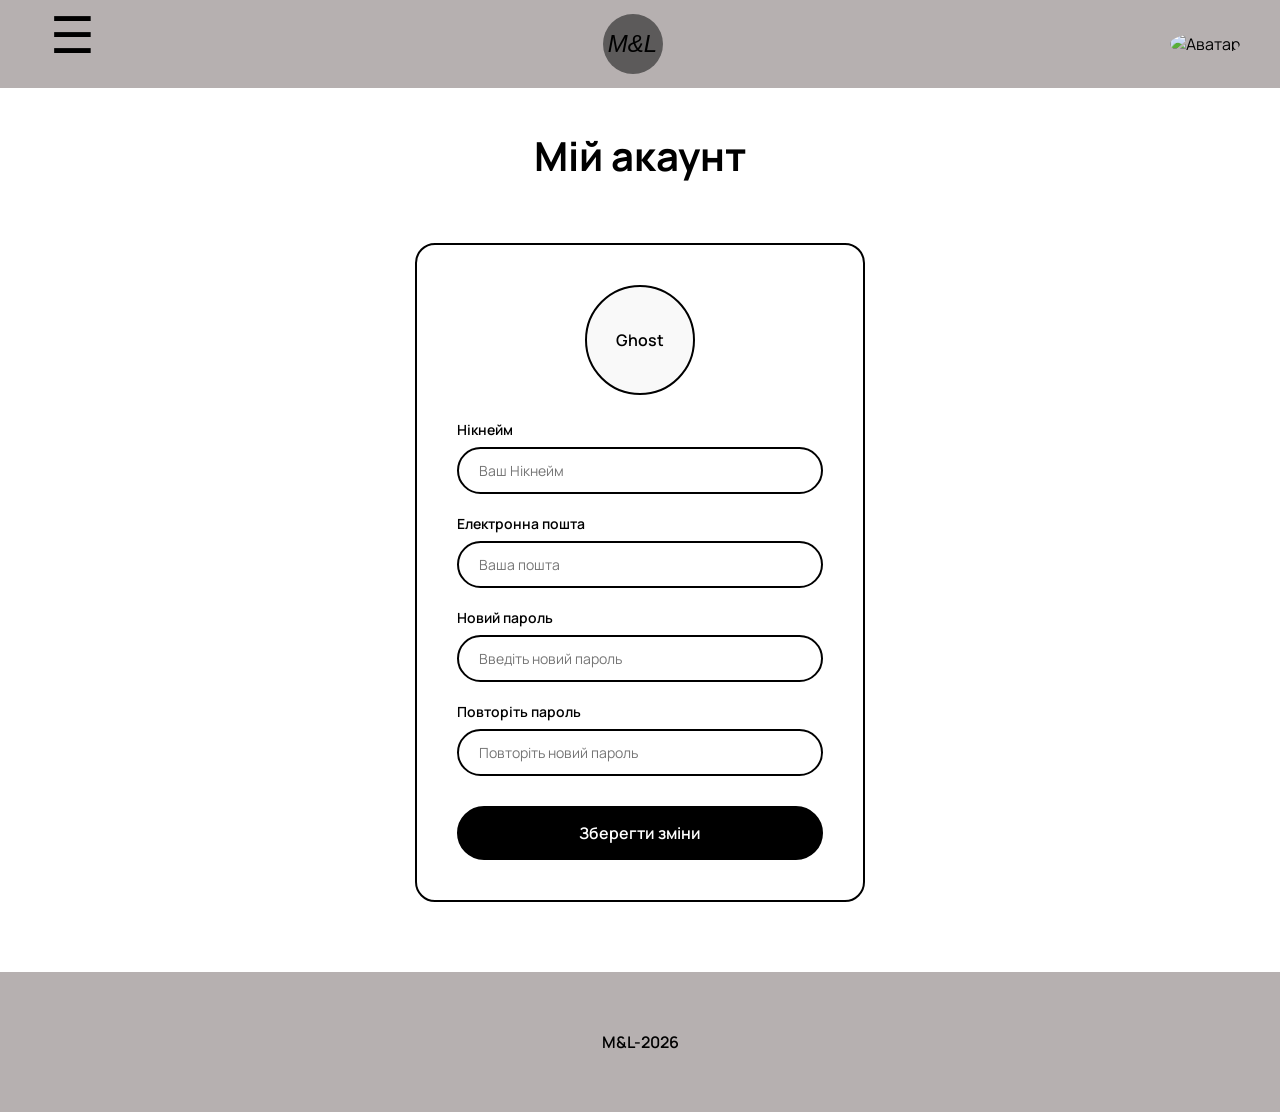
==== account.html @ 8f1fe7ae "Альфа версія готового продукта, була додана можливість відповідати і це все зберігалось в LocalStora" ====
<!DOCTYPE html>
<html lang="uk">
<head>
    <meta charset="UTF-8">
    <meta name="viewport" content="width=device-width, initial-scale=1.0">
    <link rel="stylesheet" href="style.css">
    <link rel="icon" href="/Users/vladshershun/Documents/Фото/Скріни/Курсова/favicon.png" type="image/png">
    <link rel="preconnect" href="https://fonts.googleapis.com">
    <link rel="preconnect" href="https://fonts.gstatic.com" crossorigin>
    <link href="https://fonts.googleapis.com/css2?family=Manrope:wght@200..800&display=swap" rel="stylesheet">
    <title>Налаштування акаунта</title>
</head>
<body>
    <nav class="menu">
        <div class="ham-menu">
            <span class="hamburger">☰</span>
            <p class="text-menu">Mentю</p>
        </div>
        <div class="discussion-topic">
            <p><a href="main.html">Головна сторінка</a></p>
            <p><a href="macos0.html">Обговорення MacOS</a></p>
            <p><a href="linux0.html">Обговорення Linux</a></p>
            <p><a href="windows0.html">Обговорення Windows</a></p>
            <p><a href="news.html">Новини</a></p>
        </div>
        <div class="footer-text">
            <p>Налаштування</p>
            <p><a href="feedback.html">Звʼязок</a></p>
        </div>
    </nav>

    <div class="rectangle">
        <div class="hamburger">☰</div>
        <div class="logo">
            <a href="main.html"><span>M&L</span></a>
        </div>
        <div>
            <img class="account-trigger" src="/Users/vladshershun/Documents/Фото/Скріни/Курсова/Знімок екрана 2026-04-13 о 01.09.58.png" alt="Аватар">
        </div>
    </div>

    <nav class="logo-departing">
        <div class="top-ghost">
            <button class="rain" onclick="window.location.href='login.html'">Увійти</button>
            <button class="reg" onclick="window.location.href='reg.html'">Зареєструватись</button>
            <img class="ghost-log account-trigger" src="/Users/vladshershun/Documents/Фото/Скріни/Курсова/Знімок екрана 2026-04-13 о 01.09.58.png" alt="Аватар">
            <p class="ghost">Гість</p>
        </div>
        <div class="bottom-ghost">
            <button class="privat">Особисті повідомлення</button>
            <button class="setting-ac" onclick="window.location.href='account.html'">Налаштування акаунта</button>
        </div>
    </nav>

    <h1 class="news-page-title">Мій акаунт</h1>

    <main class="auth-layout">
        <div class="auth-container">
            <div class="account-avatar-wrapper">
                <div class="avatar-circle-placeholder">Ghost</div>
            </div>
            <form class="auth-form">
                <div class="form-group">
                    <label class="form-label">Нікнейм</label>
                    <input type="text" class="form-input" placeholder="Ваш Нікнейм">
                </div>
                <div class="form-group">
                    <label class="form-label">Електронна пошта</label>
                    <input type="email" class="form-input" placeholder="Ваша пошта">
                </div>
                <div class="form-group">
                    <label class="form-label">Новий пароль</label>
                    <input type="password" class="form-input" placeholder="Введіть новий пароль">
                </div>
                <div class="form-group">
                    <label class="form-label">Повторіть пароль</label>
                    <input type="password" class="form-input" placeholder="Повторіть новий пароль">
                </div>
                <button type="submit" class="auth-submit-btn">Зберегти зміни</button>
            </form>
        </div>
    </main>

    <footer class="footer">
        <p class="text-footer">M&L-2026</p>
    </footer>

    <script src="global.js"></script>
</body>
</html>
---- style.css ----
* {
    margin: 0;
    padding: 0;
    box-sizing: border-box;
}
html{
    background-color: #ffffff;
    font-family: 'Manrope'; font-weight: normal;
}
.menu{
    display: flex;
    flex-direction: column;
    max-width: 300px;
    width: 100%;
    position: fixed;
    top: 0;
    left: -100%;
    height: 100vh;
    z-index: 1000;
    transition: left 0.3s ease;
    font: inherit;
}
.menu.active {
    left: 0;
}
.menu-active-link {
    font-weight: bold;
    color: #2137DC !important;
}
.ham-menu{
    display: flex;
    background-color: #B6B0B0;
    justify-content: space-between;
    max-height: 90px;
}
.text-menu{
    display: flex;
    font-size: 32px;
    margin: 0;
    padding: 15px 55px 0 0 ;
}
.discussion-topic{
    display: flex;
    flex-direction: column;
    background-color: #ffffff;
    padding-left: 15px;
    gap: 20px;
    padding-top: 90px;
}
.discussion-topic p {
    margin: 0;
    font-size: 24px;
}
.footer-text{
    display: flex;
    flex-direction: column;
    gap: 20px;
    padding-left: 15px;
    padding-bottom: 150px;
    margin-top: 200px;
    margin-bottom: 38px;
    background-color: #ffffff;
}
.footer-text p, a{
    margin: 0;
     font-size: 24px;
     color: inherit;
     text-decoration: none;
}
.rectangle{
    background-color: #B6B0B0;
    display: flex;
    justify-content: space-between;
    align-items: center;
}

.hamburger{
    display: flex;
    align-items: flex-start;
    font-size: 50px;
    padding: 0px 0px 20px 50px;
    cursor: pointer;
}

.logo{
    font-family: 'IBM Plex Sans', sans-serif;
    font-weight: 140;
    font-size: 24px;
    font-style: italic;
    display: flex;
    justify-content: center;
    align-items: center;
    border-radius: 50%;
    background-color: #5C5A5A;
    height: 60px;
    width: 60px;
    cursor: pointer;
}
.account-trigger{
    height: 60px;
    width: 60px;
    border-radius: 50%;
    margin: 0 40px 0 0;
    cursor: pointer;
}

.logo-departing{
   position: fixed;
    top: 0;
    right: -100%;
    width: 350px;
    height: 40vh;
    border-radius: 7%;
    z-index: 1000;
    display: flex;
    flex-direction: column;
    align-items: center;
    transition: right 0.3s ease;
    overflow: hidden;
    border: solid 3px black;
}
.logo-departing.active {
    right: 0;
}

.top-ghost {
    display: grid;
    width: 100%;
    grid-template-areas:
     "rain log"
     "reg ghost";
    grid-template-columns: 1fr auto;
    grid-template-rows: auto auto;
    gap: 15px 20px;
    background-color: #B6B0B0;
    border-bottom: 1px solid black;
}

.rain {
    grid-area: rain;
    justify-self: start;
    align-self: center;
    font-size: 15px;
    position: relative;
    bottom: 2px;
    left: 10px;
    color: #2137DC;
}

.reg {
    grid-area: reg;
    justify-self: start;
    align-self: center;
    font-size: 15px;
    position: relative;
    bottom: 18px;
    left: 10px;
    color: #2137DC;
}

.ghost-log {
    grid-area: log;
    height: 60px;
    width: 60px;
    justify-self: end;
    cursor: pointer;
    margin: 0;
    border-radius: 50%;
    position: relative;
    top: 10px;
    right: 20px;
}

.ghost {
    grid-area: ghost;
    justify-self: center;
    align-self: start;
    margin: 0;
    position: relative;
    bottom: 5px;
    right: 20px;
}
.bottom-ghost{
    display: flex;
    flex-direction: column;
    justify-content: center;
    height: 300px;
    width: 100%;
    gap: 5px;
    background-color: #C0BBBB;
    border-radius: 0 0 20px 20px;
}
.privat{
    font: inherit;
    font-size: 20px;
    margin: 40px 30px 0 30px;
}
.setting-ac{
    font: inherit;
    margin: 50px 30px 12px 30px;
}
/*main*/

.main-general{
    margin-top: 40px;
    font-weight: bold;
    font-size: 40px;
    text-align: center;
    padding-bottom: 110px;
}

.recent-discussions{
    display: flex;
    flex-direction: column;
    margin: 0 auto;
    padding-left: calc(50vw - 450px); 
    padding-right: 20px;
}

.head-discussions{
    font: inherit;
    font-size: 40px;
    padding-left: 50px;
    gap: 40px;
}

.post-item{
    display: flex;
    flex-wrap: wrap;
    gap: 20px;
    padding: 20px 0;
    border-bottom: 1px solid #000;
}
.post-item-fat-inline{
    border-bottom: 3px solid #000;
}

.start{
    display: flex;
    align-items: center;
    align-self: center;
    margin: 0px 12px 0px 0px;
    width: 160px;
    flex-shrink: 0;
}

.start-prep{
    display: flex;
    align-items: center;
    align-self: center;
    margin: 0px 30px 0px 0px;
    width: 160px;
    flex-shrink: 0;
}

.svg{
    transform: translate(0px, -16px );
    margin-right: 10px;
    height: 70px;
    cursor: pointer;
}

.user{
    margin-top: -45px;
}

.name-1, .device-1{
    font: inherit;
    font-size: 20px;
    margin: 0;
}

.device-1{
    white-space: nowrap;
    color: #2137DC;
}

.content{
    display: flex;
    flex-direction: column;
    padding-left: 20px;
    width: 100%;
    min-width: 0;
    flex-grow: 1;
    padding-bottom: 50px;
}

.content-1 {
    justify-content: center;    
    white-space: normal;
    margin-top: 0;
    font-size: 20px;
}

time {
    display: flex;
    align-self: flex-end;
    
}

.time-pre{
    border: #B6B0B0 solid 1px;
    border-radius: 5px;
}

.answers{
    display: flex;
    justify-content: space-between;
}

.reply-btn{
    color: #2137DC;
    background: none;
    padding: 0;
    border: none;
    font: inherit;
    cursor: pointer;
}

.answer-1{
    text-decoration: none;
    font: inherit;
    cursor: pointer;
    color: #2137DC;
    font: inherit;
}

.comment-input-box {
    display: flex;
    width: 100%;
    margin-top: 20px; 
}

.reply-input {
    width: 100%; 
    height: 120px; 
    padding: 20px; 
    border: 2px solid #B6B0B0;
    border-radius: 20px;
    background-color: #F5F5F5;
    font: inherit;
    font-size: 18px;
    outline: none;
}

.preparation {
    display: flex;
    flex-direction: column;
    width: 100%;
    border: 2px solid #B6B0B0;
    border-radius: 20px;
    margin-top: 20px;
    padding: 15px;
}

.preparation .post-item {
    border-bottom: 1px solid #B6B0B0;
    padding: 15px 0;
    margin: 0;
}

.preparation .post-item:last-of-type {
    border-bottom: none;
}

.full {
    display: none;
    flex-direction: column;
    width: 100%;
    margin-top: 20px;
    border: 2px solid #B6B0B0;
    border-radius: 20px;
    padding: 10px 20px;
}

.full.open {
    display: flex;
}

.latest-news{
    display: flex;
    font: inherit;
    font-size: 40px;
    padding-left: 440px;
}

.main-news{
    display: grid;
    justify-content: center;
    gap: 10%;
    margin-bottom: 80px;
}

.mn-news {
    display: grid;
    grid-template-columns: 300px 1fr;
    grid-template-rows: auto auto auto;
    gap: 20px;
    grid-template-areas: 
        "title tahoe"
        "desc  tahoe"
        "link  tahoe";
    padding: 30px;
    background-color: #F5F5F5;
    border-radius: 20px; /* Трохи згладив кути замість 5% */
    width: 100%; /* Займає всю доступну ширину лівої колонки */
}
.news-title{
    grid-area: title;
    font-weight: bold;
    font-size: 24px;
    margin: 0;
}
.news-desc{
    grid-area: desc;
    margin: 0;
}
.tahoe {
    grid-area: tahoe;
    width: 100%;
    height: 100%;
    max-height: 220px; /* Жорстко обмежуємо висоту для ідеальної рівності */
    object-fit: cover; /* Алгоритм зріже зайві краї картинки, не сплющуючи її */
    border-radius: 10px; /* Акуратні кути всередині сірого блоку */
    }
.learn-more{
    grid-area: link;
    cursor: pointer;
    margin: 0;
    color: #2137DC;
}

.footer{
    display: flex;
    width: 100%;
    height: 140px;
    justify-content: center;
    align-items: center;
    background-color: #B6B0B0;
}

.text-footer{
    font-weight: 600;
}

/* Mobile */
@media (max-width: 1000px) {
    .logo{
        font-size: 20px;
        height: 50px;
        width: 50px;
    }

    .hamburger{
        padding: 0px 0px 10px 20px;
    }

    .guest{
        padding: 0 10px 0 0;
        height: 50px;
        width: 50px;
    }

    .main-general{
         font-weight: normal;
         font-size: 30px;
         padding-bottom: 40px;
    }

    .recent-discussions {
        padding: 0;
    }

.head-discussions, .latest-news {
        font-size: 28px;
        padding-left: 0;
        text-align: left;
    }

    .post-item, .post-item-fat-inline{
        flex-direction: column;
        gap: 0;
        padding: 0;
    }

    .start{
        display: grid;
        grid-template-columns: 1fr auto 1fr; 
        align-items: center; 
        gap: 15px; 
        width: 100%; 
        margin: 0;
    }

    .user{
        display: contents;
    }

    .name-1 { order: 1; font-size: 16px; text-align: right; }
    .svg { order: 2; height: 60px; width: 60px; padding: 18px 0 0 0; }
    .device-1 { order: 3; font-size: 16px; text-align: left; }

    .content {
        display: grid; 
    margin-left: 0;
    gap: 15px;
    grid-template-areas: 
        "text text text"
        "replies time link";
    align-items: center;
    }
    .content-1 {
    grid-area: text;
    background-color: #E6E6E6; 
    padding: 15px 20px; 
    border-radius: 15px; 
    margin: 0;
    }

    .answers {
    display: contents; 
    }   

    .reply-btn {
        grid-area: replies;
        justify-self: start;
    }

    time{
    grid-area: time;
    justify-self: center;
    margin: 0;
    }

    .answer-1 {
    grid-area: link;
    justify-self: end;
    }

    .main-news{
        gap: 70px;
        margin: 0;
    }

    .mn-news {
        grid-template-columns: 1fr; 
        grid-template-areas: 
            "title"
            "desc"
            "tahoe"
            "link";
        padding: 15px;
    }
    .learn-more{
        justify-self: end;
    }
}

.footer{
   margin-top: 50px ;
}

/* feedback */
.feedback-body{
    display: flex;
    flex-direction: column;
    min-height: 100vh;
}
.feedback{
    width: 500px;
    margin: 0 auto;
    padding-top: 40px;
}
 .feedback p{
    font: inherit;
    font-weight: bold;
    font-size: 36px;
 }

.footer-feedback{
    display: flex;
    justify-content: center;
    align-items: center;
    width: 100%;
    height: 140px;
    margin-top: auto;
    background-color: #B6B0B0;
}

/* news */

.news-page-title {
    text-align: center;
    font-size: 40px;
    font-weight: bold;
    margin: 40px 0;
}

.news-layout {
    display: grid;
    /* Створюємо 3 колонки: 1fr (порожнеча зліва), 750px (новини по центру), 1fr (місце для сайдбару справа) */
    grid-template-columns: 1fr 750px 1fr;
    gap: 40px;
    margin: 0 auto;
    padding: 0 20px;
    margin-bottom: 80px;
}

.news-feed {
    grid-column: 2; /* Примусово ставимо стрічку новин у 2-гу (центральну) колонку */
    display: flex;
    flex-direction: column;
    gap: 30px;
    width: 100%;
}

.news-feed-title {
    font-size: 32px;
    font-weight: normal;
    margin-bottom: 10px;
}

.back-to-top {
    position: fixed; /* Відриваємо кнопку від сторінки */
    bottom: 50px; /* Відступ знизу */
    right: 80px; /* Відступ справа (буде стояти під колонкою сортування) */
    width: 50px;
    height: 50px;
    border-radius: 50%;
    border: 2px solid #000;
    background-color: #ffffff;
    cursor: pointer;
    font-size: 24px;
    z-index: 900; /* Щоб кнопка завжди була поверх тексту новин */
    display: flex;
    justify-content: center;
    align-items: center;
    opacity: 0;
    visibility: hidden;
    transition: all 0.3s ease;
}
.back-to-top:hover {
    background-color: #B6B0B0; /* При наведенні стає сірою */
}
.back-to-top.show {
    opacity: 1;
    visibility: visible;
}


.see-more-btn {
    align-self: center;
    padding: 15px 40px;
    border: 1px solid #000;
    border-radius: 25px;
    background-color: transparent;
    font: inherit;
    font-weight: bold;
    font-size: 18px;
    cursor: pointer;
    margin-top: 20px;
}


/* Права частина: Сайдбар (бокова панель) */
.news-sidebar {
    grid-column: 3; /* Примусово ставимо сайдбар у 3-тю (праву) колонку */
    width: 100%;
    max-width: 250px; /* Обмежуємо ширину, щоб він не розтягувався на весь екран */
    display: flex;
    flex-direction: column;
    gap: 40px;
    padding-top: 60px;
    justify-self: center; /* Центруємо сайдбар всередині його правої зони, щоб не прилипав до краю екрана */
}

.category-box {
    border: 1px solid #000;
    border-radius: 10px;
    padding: 15px 20px;
    background-color: #F5F5F5;
    text-align: center;
}

.category-box-title {
    color: #666;
    margin-bottom: 15px;
    font-size: 14px;
}

.category-list {
    list-style: none; /* Прибирає стандартні крапки HTML-списку */
    display: flex;
    flex-direction: column;
    gap: 12px;
    padding: 0;
    margin: 0;
}
.category-list li {
    background-color: #ffffff;
    border: 1px solid #000;
    border-radius: 8px;
    padding: 12px 15px;
    font-weight: bold;
    font-size: 16px;
    cursor: pointer;
    transition: all 0.2s ease; /* Плавна зміна кольору */
}
.category-list li:hover {
    background-color: #B6B0B0; /* Сірий колір, як у твоєму дизайні */
    color: #000;
}

.sort-section {
    display: flex;
    flex-direction: column;
    gap: 15px;
}

.sort-title {
    font-weight: bold;
    font-size: 16px;
}

.sort-select {
    width: 100%; /* Розтягує селекти на всю ширину бокової панелі */
    padding: 10px;
    border: 1px solid #000;
    border-radius: 5px;
    background-color: #F5F5F5;
    font: inherit;
    font-size: 14px;
    cursor: pointer;
}

@media (max-width: 1100px) {
    .news-layout {
        display: flex;
        flex-direction: column;
        align-items: center;
    }
    .news-sidebar {
        max-width: 400px;
        justify-self: auto;
    }
    .back-to-top {
        right: 20px; /* На телефоні ближче до краю */
        bottom: 20px;
    }
}

/* --- СТИЛІ ДЛЯ СТОРІНКИ ОБГОВОРЕНЬ (Всі обговорення) --- */

.all-discussions-layout {
    max-width: 1000px;
    margin: 0 auto;
    padding: 0 20px;
    display: flex;
    flex-direction: column;
    align-items: center;
}

/* Панель пошуку і фільтрів */
.controls-bar {
    width: 100%;
    display: flex;
    justify-content: space-between;
    align-items: center;
    margin-bottom: 50px;
}

.search-container {
    display: flex;
    align-items: center;
    border: 1px solid #000;
    border-radius: 25px; /* Закруглена капсула пошуку */
    padding: 10px 20px;
    width: 400px;
}

.search-icon {
    font-size: 20px;
    margin-right: 10px;
}

.search-input {
    border: none;
    outline: none;
    width: 100%;
    font: inherit;
    font-size: 18px;
    background-color: transparent;
}

.filters-container {
    display: flex;
    gap: 15px;
    position: relative; /* Щоб попап позиціонувався відносно цього блоку */
}

.filter-btn, .filter-select {
    border: 1px solid #000;
    border-radius: 5px;
    background-color: transparent;
    padding: 8px 15px;
    font: inherit;
    font-size: 14px;
    cursor: pointer;
}

/* Випадаюче вікно "Момент створення" */
.time-filter-wrapper {
    position: relative;
}

.time-popup {
    display: none; /* Сховане за замовчуванням */
    position: absolute;
    top: 45px;
    right: 0; /* Притискаємо до правого краю кнопки */
    width: 200px;
    background-color: #F5F5F5;
    border: 1px solid #000;
    border-radius: 5px;
    padding: 15px;
    z-index: 100;
}

.time-popup.show {
    display: block; /* Клас, який додає JS для показу */
}

.popup-title {
    font-size: 14px;
    font-weight: bold;
    margin-bottom: 15px;
    border-bottom: 1px solid #ccc;
    padding-bottom: 5px;
}

.popup-list {
    list-style: none;
    display: flex;
    flex-direction: column;
    gap: 10px;
}

.popup-list li {
    font-size: 14px;
    cursor: pointer;
}

.popup-list li:hover {
    color: #2137DC; /* Підсвічування при наведенні */
}

/* Сама стрічка */
.discussions-list {
    width: 100%;
    display: flex;
    flex-direction: column;
    border-top: 1px solid #000; /* Сама верхня лінія над постами */
}

/* Пагінація (номери сторінок внизу) */
.pagination {
    display: flex;
    gap: 20px;
    margin-top: 50px;
    margin-bottom: 80px;
}

.page-link {
    font-size: 16px;
    color: #2137DC;
    text-decoration: none;
    transition: transform 0.2s ease;
}

.page-link:hover {
    transform: scale(1.2); /* Легке збільшення цифри при наведенні */
}

.page-link.active {
    font-weight: bold;
    border-bottom: 2px solid #2137DC; /* Підкреслення активної сторінки */
}

/* Адаптивність */
@media (max-width: 800px) {
    .controls-bar {
        flex-direction: column;
        gap: 20px;
    }
    .search-container {
        width: 100%;
    }
    .filters-container {
        width: 100%;
        justify-content: space-between;
    }
}

.auth-layout {
    display: flex;
    justify-content: center;
    align-items: center;
    min-height: 60vh;
    padding: 20px;
}

.auth-container {
    width: 100%;
    max-width: 450px;
    background: #ffffff;
    border: 2px solid #000000;
    border-radius: 20px;
    padding: 40px;
    box-sizing: border-box;
}

.auth-form {
    display: flex;
    flex-direction: column;
    gap: 20px;
}

.form-group {
    display: flex;
    flex-direction: column;
    gap: 8px;
}

.form-label {
    font-family: "Manrope", sans-serif;
    font-weight: 600;
    font-size: 14px;
    color: #000000;
}

.form-input {
    font-family: "Manrope", sans-serif;
    width: 100%;
    padding: 12px 20px;
    border: 2px solid #000000;
    border-radius: 30px;
    font-size: 14px;
    box-sizing: border-box;
    outline: none;
    transition: all 0.2s ease;
}

.form-input:focus {
    background-color: #f5f5f5;
}

.auth-submit-btn {
    font-family: "Manrope", sans-serif;
    font-weight: 600;
    font-size: 16px;
    color: #ffffff;
    background-color: #000000;
    border: 2px solid #000000;
    border-radius: 30px;
    padding: 14px;
    cursor: pointer;
    transition: all 0.2s ease;
    margin-top: 10px;
}

.auth-submit-btn:hover {
    background-color: #ffffff;
    color: #000000;
}

.account-avatar-wrapper {
    display: flex;
    justify-content: center;
    margin-bottom: 25px;
}

.avatar-circle-placeholder {
    width: 110px;
    height: 110px;
    border: 2px solid #000000;
    border-radius: 50%;
    display: flex;
    justify-content: center;
    align-items: center;
    font-family: "Manrope", sans-serif;
    font-weight: 600;
    font-size: 16px;
    background-color: #f9f9f9;
    color: #000000;
}
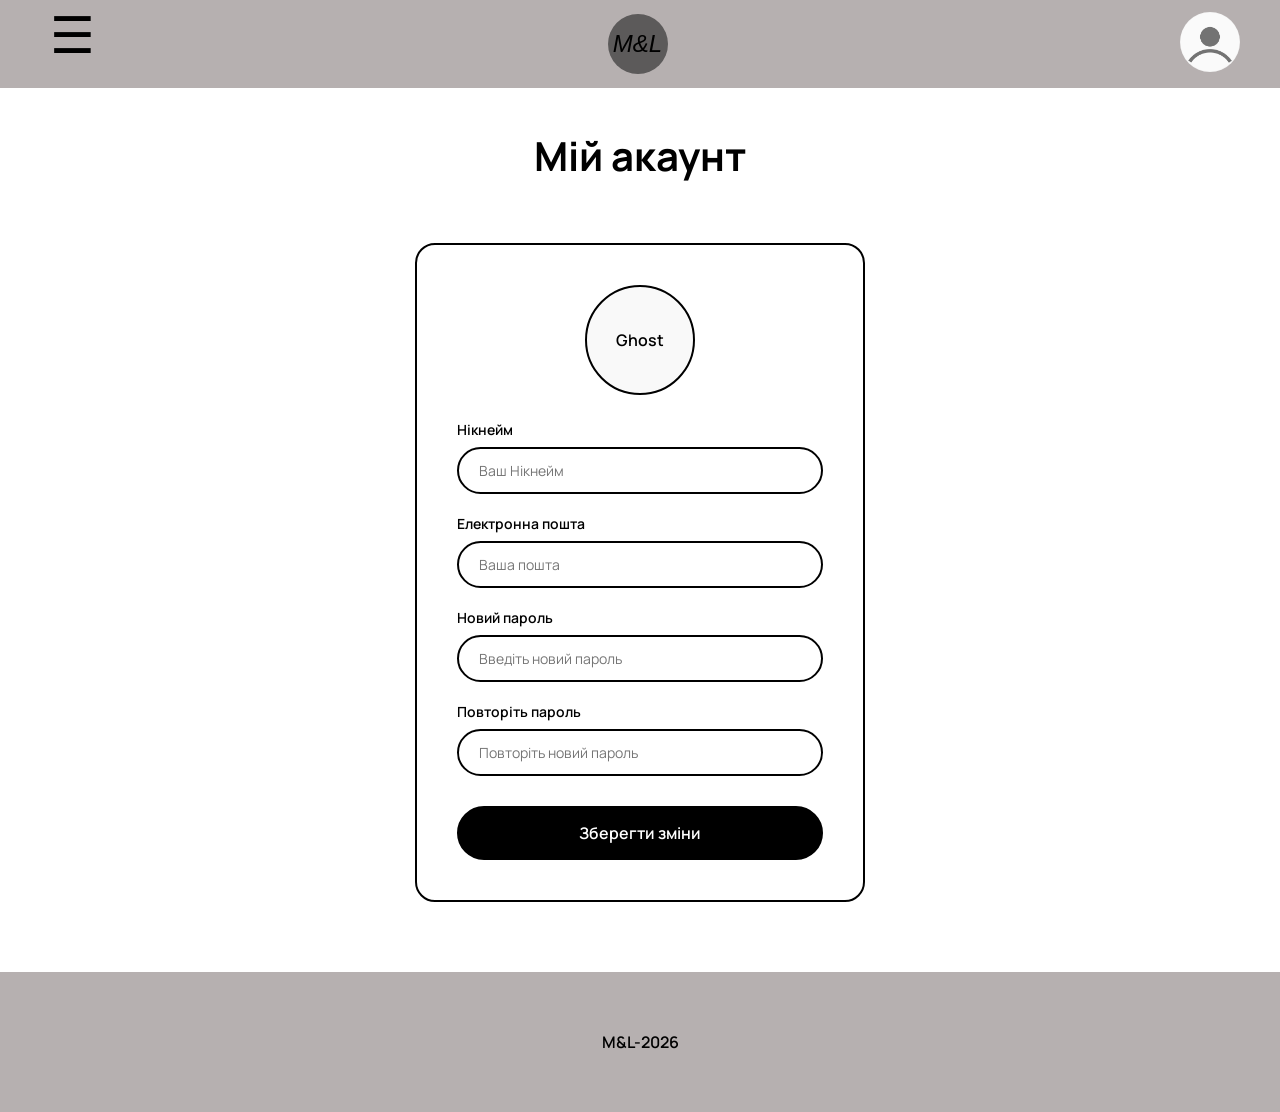
==== commit 14500119: "Виправиви багі та темну тему на дургих сторінках" ====
--- a/account.html
+++ b/account.html
@@ -4,7 +4,7 @@
     <meta charset="UTF-8">
     <meta name="viewport" content="width=device-width, initial-scale=1.0">
     <link rel="stylesheet" href="style.css">
-    <link rel="icon" href="/Users/vladshershun/Documents/Фото/Скріни/Курсова/favicon.png" type="image/png">
+    <link rel="icon" href="favicon.png" type="image/png">
     <link rel="preconnect" href="https://fonts.googleapis.com">
     <link rel="preconnect" href="https://fonts.gstatic.com" crossorigin>
     <link href="https://fonts.googleapis.com/css2?family=Manrope:wght@200..800&display=swap" rel="stylesheet">
@@ -17,14 +17,14 @@
             <p class="text-menu">Mentю</p>
         </div>
         <div class="discussion-topic">
-            <p><a href="main.html">Головна сторінка</a></p>
+            <p><a href="index.html">Головна сторінка</a></p>
             <p><a href="macos0.html">Обговорення MacOS</a></p>
             <p><a href="linux0.html">Обговорення Linux</a></p>
             <p><a href="windows0.html">Обговорення Windows</a></p>
             <p><a href="news.html">Новини</a></p>
         </div>
         <div class="footer-text">
-            <p>Налаштування</p>
+             <p><a href="settings.html">Налаштування</a></p>
             <p><a href="feedback.html">Звʼязок</a></p>
         </div>
     </nav>
@@ -32,10 +32,10 @@
     <div class="rectangle">
         <div class="hamburger">☰</div>
         <div class="logo">
-            <a href="main.html"><span>M&L</span></a>
+            <a href="index.html"><span>M&L</span></a>
         </div>
         <div>
-            <img class="account-trigger" src="/Users/vladshershun/Documents/Фото/Скріни/Курсова/Знімок екрана 2026-04-13 о 01.09.58.png" alt="Аватар">
+            <img class="account-trigger" src="Знімок екрана 2026-04-13 о 01.09.58.png" alt="Аватар">
         </div>
     </div>
 
@@ -43,7 +43,7 @@
         <div class="top-ghost">
             <button class="rain" onclick="window.location.href='login.html'">Увійти</button>
             <button class="reg" onclick="window.location.href='reg.html'">Зареєструватись</button>
-            <img class="ghost-log account-trigger" src="/Users/vladshershun/Documents/Фото/Скріни/Курсова/Знімок екрана 2026-04-13 о 01.09.58.png" alt="Аватар">
+            <img class="ghost-log account-trigger" src="Знімок екрана 2026-04-13 о 01.09.58.png" alt="Аватар">
             <p class="ghost">Гість</p>
         </div>
         <div class="bottom-ghost">
--- a/style.css
+++ b/style.css
@@ -16,7 +16,7 @@
     top: 0;
     left: -100%;
     height: 100vh;
-    z-index: 1000;
+    z-index: 998;
     transition: left 0.3s ease;
     font: inherit;
 }
@@ -46,6 +46,7 @@
     padding-left: 15px;
     gap: 20px;
     padding-top: 90px;
+    font: inherit;
 }
 .discussion-topic p {
     margin: 0;
@@ -169,6 +170,8 @@
     position: relative;
     top: 10px;
     right: 20px;
+    padding-top: 10px;
+    background-color: #ffffff;
 }
 
 .ghost {
@@ -199,7 +202,6 @@
     font: inherit;
     margin: 50px 30px 12px 30px;
 }
-/*main*/
 
 .main-general{
     margin-top: 40px;
@@ -216,6 +218,43 @@
     padding-left: calc(50vw - 450px); 
     padding-right: 20px;
 }
+.head_plus{
+    display: flex;
+    justify-content: space-between;
+}
+.plus{
+    border-radius: 15px;
+    width: 40px;
+    height: 30px;
+}
+.create-post-box {
+    display: none;
+    margin-bottom: 30px;
+    width: 100%;
+}
+
+.create-post-box.show {
+    display: block;
+}
+
+.new-post-input {
+    width: 100%;
+    min-height: 100px;
+    margin-bottom: 15px;
+    resize: vertical;
+    padding: 15px;
+    border-radius: 20px;
+    box-sizing: border-box;
+}
+
+.publish-post-btn {
+    width: 100%;
+}
+
+.reply-input {
+    width: 100%;
+    box-sizing: border-box;
+}
 
 .head-discussions{
     font: inherit;
@@ -249,6 +288,7 @@
     align-items: center;
     align-self: center;
     margin: 0px 30px 0px 0px;
+    padding-top: 20px;
     width: 160px;
     flex-shrink: 0;
 }
@@ -306,6 +346,20 @@
 .answers{
     display: flex;
     justify-content: space-between;
+}
+
+.full .content .answers {
+    display: flex !important;
+    justify-content: flex-end !important;
+    width: 100%;
+}
+
+.custom-created-post > .content > .answers {
+    display: flex !important;
+    justify-content: space-between !important;
+    width: 100%;
+    position: relative !important;
+    top: 55px !important;
 }
 
 .reply-btn{
@@ -381,7 +435,9 @@
     display: flex;
     font: inherit;
     font-size: 40px;
-    padding-left: 440px;
+    padding-left: 70px;
+    margin-top: 15px;
+    margin-bottom: 40px;
 }
 
 .main-news{
@@ -402,8 +458,8 @@
         "link  tahoe";
     padding: 30px;
     background-color: #F5F5F5;
-    border-radius: 20px; /* Трохи згладив кути замість 5% */
-    width: 100%; /* Займає всю доступну ширину лівої колонки */
+    border-radius: 20px;
+    width: 100%;
 }
 .news-title{
     grid-area: title;
@@ -419,9 +475,9 @@
     grid-area: tahoe;
     width: 100%;
     height: 100%;
-    max-height: 220px; /* Жорстко обмежуємо висоту для ідеальної рівності */
-    object-fit: cover; /* Алгоритм зріже зайві краї картинки, не сплющуючи її */
-    border-radius: 10px; /* Акуратні кути всередині сірого блоку */
+    max-height: 220px;
+    object-fit: cover;
+    border-radius: 10px;
     }
 .learn-more{
     grid-area: link;
@@ -443,7 +499,6 @@
     font-weight: 600;
 }
 
-/* Mobile */
 @media (max-width: 1000px) {
     .logo{
         font-size: 20px;
@@ -560,7 +615,6 @@
    margin-top: 50px ;
 }
 
-/* feedback */
 .feedback-body{
     display: flex;
     flex-direction: column;
@@ -586,8 +640,6 @@
     margin-top: auto;
     background-color: #B6B0B0;
 }
-
-/* news */
 
 .news-page-title {
     text-align: center;
@@ -598,7 +650,6 @@
 
 .news-layout {
     display: grid;
-    /* Створюємо 3 колонки: 1fr (порожнеча зліва), 750px (новини по центру), 1fr (місце для сайдбару справа) */
     grid-template-columns: 1fr 750px 1fr;
     gap: 40px;
     margin: 0 auto;
@@ -607,7 +658,7 @@
 }
 
 .news-feed {
-    grid-column: 2; /* Примусово ставимо стрічку новин у 2-гу (центральну) колонку */
+    grid-column: 2;
     display: flex;
     flex-direction: column;
     gap: 30px;
@@ -621,9 +672,9 @@
 }
 
 .back-to-top {
-    position: fixed; /* Відриваємо кнопку від сторінки */
-    bottom: 50px; /* Відступ знизу */
-    right: 80px; /* Відступ справа (буде стояти під колонкою сортування) */
+    position: fixed;
+    bottom: 50px;
+    right: 80px;
     width: 50px;
     height: 50px;
     border-radius: 50%;
@@ -631,7 +682,7 @@
     background-color: #ffffff;
     cursor: pointer;
     font-size: 24px;
-    z-index: 900; /* Щоб кнопка завжди була поверх тексту новин */
+    z-index: 900;
     display: flex;
     justify-content: center;
     align-items: center;
@@ -640,7 +691,7 @@
     transition: all 0.3s ease;
 }
 .back-to-top:hover {
-    background-color: #B6B0B0; /* При наведенні стає сірою */
+    background-color: #B6B0B0;
 }
 .back-to-top.show {
     opacity: 1;
@@ -662,16 +713,15 @@
 }
 
 
-/* Права частина: Сайдбар (бокова панель) */
 .news-sidebar {
-    grid-column: 3; /* Примусово ставимо сайдбар у 3-тю (праву) колонку */
-    width: 100%;
-    max-width: 250px; /* Обмежуємо ширину, щоб він не розтягувався на весь екран */
+    grid-column: 3;
+    width: 100%;
+    max-width: 250px;
     display: flex;
     flex-direction: column;
     gap: 40px;
     padding-top: 60px;
-    justify-self: center; /* Центруємо сайдбар всередині його правої зони, щоб не прилипав до краю екрана */
+    justify-self: center;
 }
 
 .category-box {
@@ -689,7 +739,7 @@
 }
 
 .category-list {
-    list-style: none; /* Прибирає стандартні крапки HTML-списку */
+    list-style: none;
     display: flex;
     flex-direction: column;
     gap: 12px;
@@ -704,10 +754,10 @@
     font-weight: bold;
     font-size: 16px;
     cursor: pointer;
-    transition: all 0.2s ease; /* Плавна зміна кольору */
+    transition: all 0.2s ease;
 }
 .category-list li:hover {
-    background-color: #B6B0B0; /* Сірий колір, як у твоєму дизайні */
+    background-color: #B6B0B0;
     color: #000;
 }
 
@@ -723,7 +773,7 @@
 }
 
 .sort-select {
-    width: 100%; /* Розтягує селекти на всю ширину бокової панелі */
+    width: 100%;
     padding: 10px;
     border: 1px solid #000;
     border-radius: 5px;
@@ -744,12 +794,11 @@
         justify-self: auto;
     }
     .back-to-top {
-        right: 20px; /* На телефоні ближче до краю */
+        right: 20px;
         bottom: 20px;
     }
 }
 
-/* --- СТИЛІ ДЛЯ СТОРІНКИ ОБГОВОРЕНЬ (Всі обговорення) --- */
 
 .all-discussions-layout {
     max-width: 1000px;
@@ -760,20 +809,52 @@
     align-items: center;
 }
 
-/* Панель пошуку і фільтрів */
 .controls-bar {
     width: 100%;
     display: flex;
     justify-content: space-between;
     align-items: center;
     margin-bottom: 50px;
+    flex-wrap: nowrap;
+}
+
+.controls-bar {
+    display: flex;
+    align-items: center;
+    justify-content: space-between;
+    gap: 15px;
+    margin-bottom: 20px;
 }
 
 .search-container {
+    flex-grow: 1;
+}
+
+.plus {
+    flex-shrink: 0; 
+    width: 45px;
+    height: 45px;
+    border-radius: 50%;
+    background-color: #000000;
+    color: #ffffff;
+    font-size: 24px;
+    border: none;
+    cursor: pointer;
+    display: flex;
+    justify-content: center;
+    align-items: center;
+    transition: all 0.2s ease;
+}
+
+.plus:hover {
+    background-color: #333333;
+}
+
+.search-container {
     display: flex;
     align-items: center;
     border: 1px solid #000;
-    border-radius: 25px; /* Закруглена капсула пошуку */
+    border-radius: 25px;
     padding: 10px 20px;
     width: 400px;
 }
@@ -795,7 +876,7 @@
 .filters-container {
     display: flex;
     gap: 15px;
-    position: relative; /* Щоб попап позиціонувався відносно цього блоку */
+    position: relative;
 }
 
 .filter-btn, .filter-select {
@@ -808,16 +889,15 @@
     cursor: pointer;
 }
 
-/* Випадаюче вікно "Момент створення" */
 .time-filter-wrapper {
     position: relative;
 }
 
 .time-popup {
-    display: none; /* Сховане за замовчуванням */
+    display: none;
     position: absolute;
     top: 45px;
-    right: 0; /* Притискаємо до правого краю кнопки */
+    right: 0;
     width: 200px;
     background-color: #F5F5F5;
     border: 1px solid #000;
@@ -827,7 +907,7 @@
 }
 
 .time-popup.show {
-    display: block; /* Клас, який додає JS для показу */
+    display: block;
 }
 
 .popup-title {
@@ -851,18 +931,16 @@
 }
 
 .popup-list li:hover {
-    color: #2137DC; /* Підсвічування при наведенні */
-}
-
-/* Сама стрічка */
+    color: #2137DC;
+}
+
 .discussions-list {
     width: 100%;
     display: flex;
     flex-direction: column;
-    border-top: 1px solid #000; /* Сама верхня лінія над постами */
-}
-
-/* Пагінація (номери сторінок внизу) */
+    border-top: 1px solid #000;
+}
+
 .pagination {
     display: flex;
     gap: 20px;
@@ -878,15 +956,14 @@
 }
 
 .page-link:hover {
-    transform: scale(1.2); /* Легке збільшення цифри при наведенні */
+    transform: scale(1.2);
 }
 
 .page-link.active {
     font-weight: bold;
-    border-bottom: 2px solid #2137DC; /* Підкреслення активної сторінки */
-}
-
-/* Адаптивність */
+    border-bottom: 2px solid #2137DC;
+}
+
 @media (max-width: 800px) {
     .controls-bar {
         flex-direction: column;
@@ -992,4 +1069,215 @@
     font-size: 16px;
     background-color: #f9f9f9;
     color: #000000;
+}
+
+.settings-layout {
+    padding: 20px;
+    max-width: 600px;
+    margin: 0 auto;
+    font-family: "Manrope", sans-serif;
+    min-height: 70vh;
+}
+
+.settings-container {
+    background-color: #ffffff;
+    border: 2px solid #000000;
+    border-radius: 20px;
+    padding: 20px;
+    margin-top: 20px;
+    transition: background-color 0.3s ease, border-color 0.3s ease;
+}
+
+.setting-item {
+    display: flex;
+    justify-content: space-between;
+    align-items: center;
+    padding: 10px 0;
+}
+
+.setting-label {
+    font-size: 18px;
+    font-weight: 600;
+    color: #000000;
+    transition: color 0.3s ease;
+}
+
+.switch {
+    position: relative;
+    display: inline-block;
+    width: 50px;
+    height: 26px;
+}
+
+.switch input {
+    opacity: 0;
+    width: 0;
+    height: 0;
+}
+
+.slider {
+    position: absolute;
+    cursor: pointer;
+    top: 0;
+    left: 0;
+    right: 0;
+    bottom: 0;
+    background-color: #ccc;
+    transition: 0.4s;
+    border-radius: 34px;
+}
+
+.slider:before {
+    position: absolute;
+    content: "";
+    height: 18px;
+    width: 18px;
+    left: 4px;
+    bottom: 4px;
+    background-color: white;
+    transition: 0.4s;
+    border-radius: 50%;
+}
+
+input:checked + .slider {
+    background-color: #000000;
+}
+
+input:checked + .slider:before {
+    transform: translateX(24px);
+}
+
+body.dark-theme {
+    background-color: #121212 !important;
+    color: #E0E0E0 !important;
+}
+
+html:has(body.dark-theme) {
+    background-color: #121212 !important;
+}
+
+body.dark-theme .rectangle,
+body.dark-theme .top-ghost,
+body.dark-theme .bottom-ghost {
+    background-color: #1E1E1E !important;
+    border-bottom: 1px solid #333333 !important;
+}
+
+body.dark-theme .menu,
+body.dark-theme .menu.active {
+    background-color: #1E1E1E !important;
+    border-right: 1px solid #333333 !important;
+}
+
+body.dark-theme .menu *,
+body.dark-theme .ham-menu,
+body.dark-theme .discussion-topic,
+body.dark-theme .footer-text {
+    background: transparent !important;
+    background-color: transparent !important;
+    color: #E0E0E0 !important;
+    border-color: #333333 !important;
+}
+
+body.dark-theme .content-1,
+body.dark-theme .mn-news,
+body.dark-theme .category-box,
+body.dark-theme .preparation,
+body.dark-theme .full {
+    background-color: #242424 !important;
+    border: 1px solid #333333 !important;
+    color: #E0E0E0 !important;
+    box-shadow: 0 4px 6px rgba(0, 0, 0, 0.3) !important;
+}
+
+body.dark-theme .post-item {
+    border-bottom: 1px solid #333333 !important;
+}
+body.dark-theme .post-item-fat-inline {
+    border-bottom: 3px solid #333333 !important;
+}
+
+body.dark-theme .reply-input,
+body.dark-theme .new-post-input,
+body.dark-theme .search-input {
+    background-color: #121212 !important;
+    border: 1px solid #444444 !important;
+    color: #E0E0E0 !important;
+}
+
+body.dark-theme .reply-input:focus,
+body.dark-theme .new-post-input:focus {
+    border-color: #5E92F3 !important;
+}
+
+body.dark-theme .reply-btn,
+body.dark-theme .answer-1,
+body.dark-theme .learn-more,
+body.dark-theme .menu-active-link,
+body.dark-theme .page-link,
+body.dark-theme .rain,
+body.dark-theme .reg {
+    color: #7AA2F7 !important; 
+}
+
+body.dark-theme .time-pre,
+body.dark-theme time,
+body.dark-theme .device-1,
+body.dark-theme .category-box-title {
+    color: #AAAAAA !important;
+    border-color: #444444 !important;
+}
+
+body.dark-theme .plus,
+body.dark-theme .auth-submit-btn {
+    background-color: #E0E0E0 !important;
+    color: #121212 !important;
+}
+
+body.dark-theme .plus:hover,
+body.dark-theme .auth-submit-btn:hover {
+    background-color: #FFFFFF !important;
+}
+
+body.dark-theme .back-to-top {
+    background-color: #1E1E1E !important;
+    border-color: #444444 !important;
+    color: #E0E0E0 !important;
+}
+
+body.dark-theme .search-container {
+    border: 1px solid #666666 !important; 
+    background-color: transparent !important;
+}
+
+body.dark-theme .search-input {
+    color: #E0E0E0 !important;
+}
+
+body.dark-theme .filter-btn,
+body.dark-theme .filter-select {
+    border: 1px solid #666666 !important;
+    color: #E0E0E0 !important;
+    background-color: transparent !important;
+}
+
+body.dark-theme .filter-btn:hover,
+body.dark-theme .filter-select:hover {
+    border-color: #E0E0E0 !important;
+}
+
+body.dark-theme .content-1 {
+    background: transparent !important;
+    background-color: transparent !important;
+    border: none !important;
+    box-shadow: none !important;
+}
+
+body.dark-theme .svg, 
+body.dark-theme .guest,
+body.dark-theme .account-trigger {
+    background-color: #444444 !important;
+    border-radius: 50% !important;
+    fill: #E0E0E0 !important;
+    color: #E0E0E0 !important;
 }
